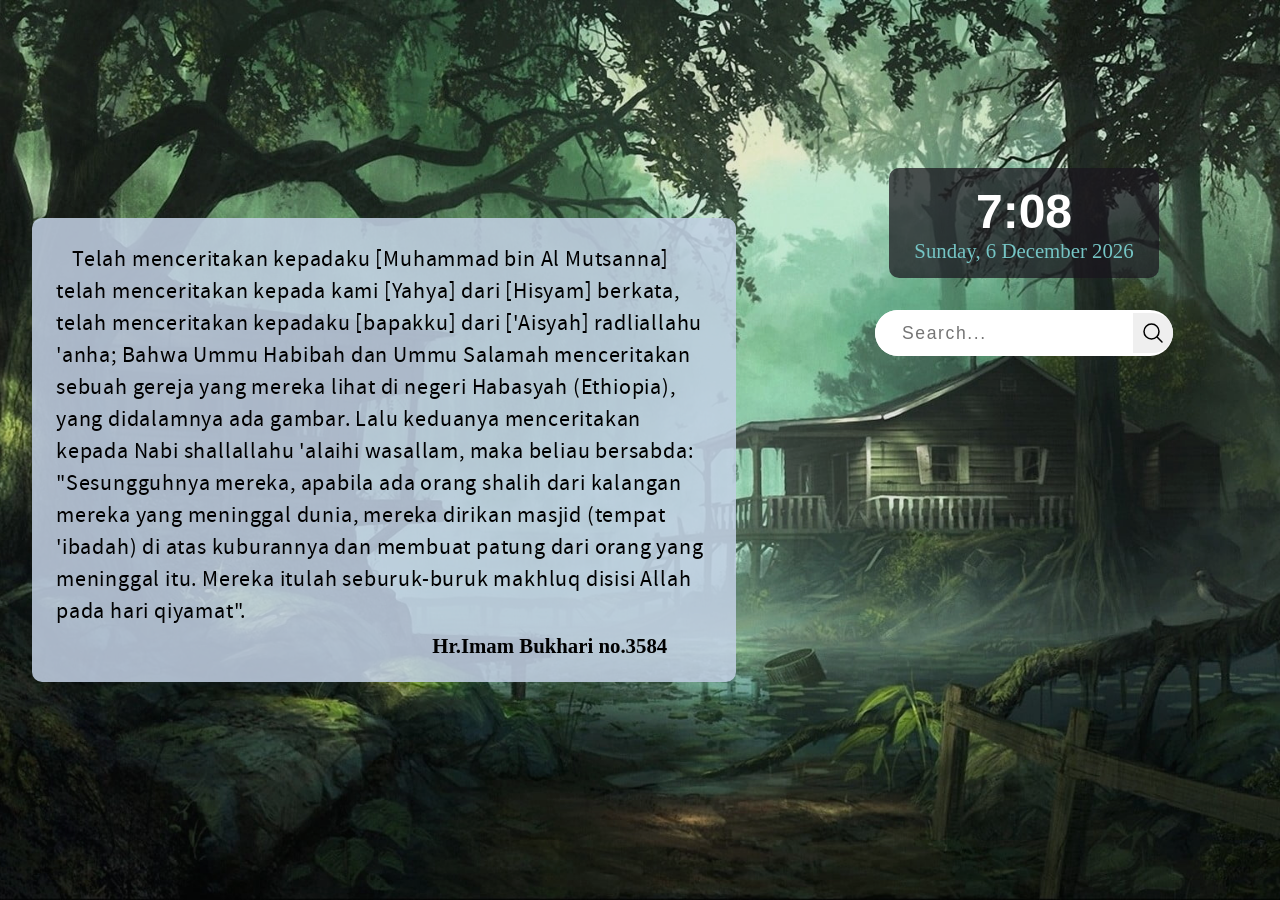
==== main.html @ 94305b17 "commit" ====
<!DOCTYPE html>
<html lang="en">

<head>
    <meta charset="UTF-8">
    <meta http-equiv="X-UA-Compatible" content="IE=edge">
    <meta name="viewport" content="width=device-width, initial-scale=1.0">
    <link rel="icon" type="image/x-icon" href="/icon/mosque.png">
    <link rel="stylesheet" href="script/style.css">
    <title>hallal search</title>
</head>

<body>
    <div class="main-container">
        <div class="right">
            <div class="right-container">
                <div class="time-container prevent-select">
                    <div class="time"></div>
                    <div class="date"></div>
                </div>
                <div class="search-container">
                    <input class="search" type="search" autofocus spellcheck="false" name="" placeholder="Search...">
                    <button type="submit" class="submitSearch prevent-select"><img
                            src="./icon/MagnifyingGlass.svg"></button>
                </div>
            </div>

        </div>

        <div class="left">
            <div class="left-container">
                <p class="hadist">lorem praesentium autem voluptatum temporibus.</p>
                <h4 class="imam">Hr.bukhori no.120</h4>
            </div>
        </div>

        <script src="script/hadis-loader.js"></script>
        <script src="script/script.js"></script>

    </div>
</body>

</html>
---- script/style.css ----
@font-face {
  font-family: sans-pro;
  src: url(/file/font/sourcesanspro-regular-webfont.woff2);
}

* {
  padding: 0;
  margin: 0;
  box-sizing: border-box;
}

.main-container {
  width: 100svw;
  height: 100svh;
  display: grid;
  grid-template-columns: 60% 40%;
  background-image: url("/file/1.jpg");
  background-position: center;
  background-size: cover;
  overflow: hidden;

  isolation: isolate;
}

.main-container::before {
  content: "";
  position: absolute;
  width: 100svw;
  height: 100svh;
  background-color: rgba(36, 39, 39, 0.212);
  opacity: 0.5;
  z-index: -1;
}

/* Css Hadist container */

.left {
  order: 1;
  display: grid;
  align-items: center;
  padding: 2em;
}

.left-container {
  background-color: rgba(194, 208, 228, 0.868);
  padding: 1.5em;
  border-radius: 10px;
  max-height: 90svh;
  overflow: scroll;
  -ms-overflow-style: none; /*Ie and Edge */
  scrollbar-width: none;
  box-shadow: 0 0 transparent;
}

.left-container::-webkit-scrollbar {
  display: none;
}
.left-container p {
  font-family: "sans-pro";
  letter-spacing: 0.8px;
  text-indent: 1rem;
  font-size: 1.4rem;
  line-height: 2rem;
  color: #000000;
}

.left-container h4 {
  font-size: 1.3rem;
  margin-top: 0.5rem;
  margin-right: 2.8rem;
  text-align: end;
}

/* Css Search bar container */

.right {
  order: 2;
  display: flex;
  flex-direction: column;
  text-align: center;
  padding: 1em;
}

.right-container {
  margin-top: 8em;
  padding: 1.5rem;
  border-radius: 1rem;
  display: flex;
  flex-direction: column;
  align-items: center;
}

/*Css Time container */
.time-container {
  background-color: rgba(26, 22, 30, 0.727);
  border-radius: 10px;
  padding: 1em;
  height: 110px;
  width: 270px;
}

.time {
  font-family: sans-serif;
  font-size: 3em;
  font-weight: 600;
  color: white;
}

.date {
  text-transform: capitalize;
  font-family: Georgia, "Times New Roman", Times, serif;
  font-weight: 500;
  font-size: 1.3rem;
  color: rgb(117, 197, 197);

}

/* Css Search container */
.search-container {
  display: flex;
  justify-content: center;
  align-items: center;
  margin-top: 2em;
  border-radius: 2rem;
  background-color: #ffffff;
}

.search-container input {
  line-height: 2.5rem;
  border-radius: 2rem 0 0 2rem;
  outline: none;
  padding-right: 0.5rem;
  padding-left: 1.5rem;
  font-size: 1.1rem;
  letter-spacing: 0.1rem;
  border: 3px solid transparent;
}

.submitSearch {
  height: 2.5rem;
  width: 2.5rem;
  border-radius: 0 2rem 2rem 0;
  color-scheme: rgb(56, 69, 239);
  border: none;
  padding: 0.5rem;
  z-index: 10;
}

.submitSearch:hover {
  background-color: rgb(196, 216, 216);
}
.submitSearch:hover img {
  scale: 130%;
}

@media screen and (width <= 800px) {
  .main-container {
    grid-template-columns: 1fr;
  }

  .left-container {
    order: 2;
    max-height: 50svh;
    margin-bottom: 1.5rem;
    overflow: scroll;
    -ms-overflow-style: none; /*Ie and Edge */
    scrollbar-width: none;
  }

  .left-container::-webkit-scrollbar {
    display: none; /* Safari and Chrome */
  }

  .right {
    margin-top: -5em;
    order: 1;
  }
}

@media screen and (width <= 580px) {
  .main-container {
    display: flex;
    justify-content: center;
  }

  .left {
    display: none;
  }
}

.prevent-select {
  -webkit-user-select: none; /* Safari */
  -ms-user-select: none; /* IE 10 and IE 11 */
  user-select: none; /* Standard syntax */
}
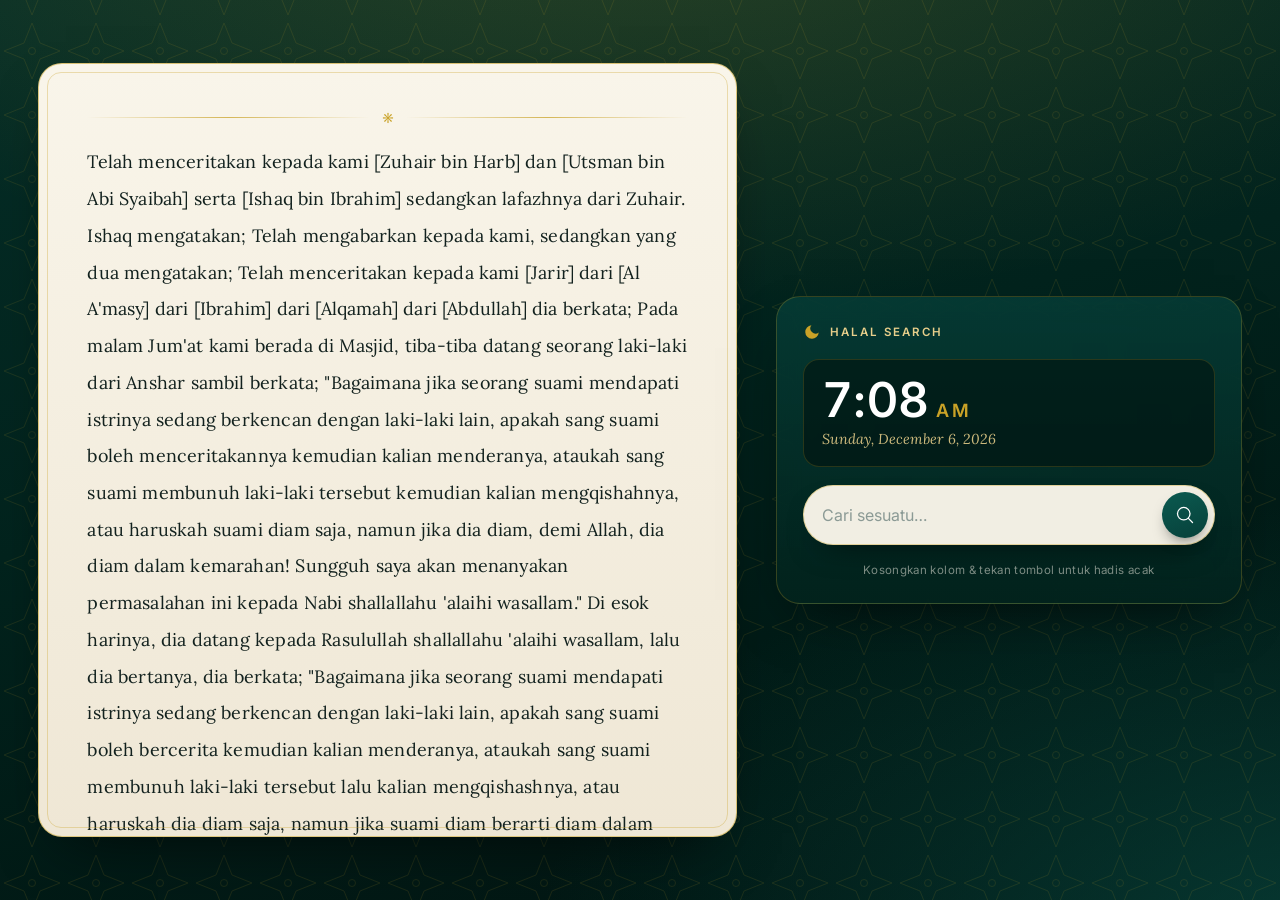
==== commit 10c937bf: "redesign for mobile and dekstop" ====
--- a/main.html
+++ b/main.html
@@ -4,40 +4,80 @@
 <head>
     <meta charset="UTF-8">
     <meta http-equiv="X-UA-Compatible" content="IE=edge">
-    <meta name="viewport" content="width=device-width, initial-scale=1.0">
+    <meta name="viewport" content="width=device-width, initial-scale=1.0, viewport-fit=cover">
+    <meta name="theme-color" content="#02231d">
+    <meta name="description" content="Halal Search — pencarian & hadis pilihan">
     <link rel="icon" type="image/x-icon" href="/icon/mosque.png">
+    <link rel="preconnect" href="https://fonts.googleapis.com">
+    <link rel="preconnect" href="https://fonts.gstatic.com" crossorigin>
+    <link rel="stylesheet"
+        href="https://fonts.googleapis.com/css2?family=Amiri:wght@400;700&family=Inter:wght@400;500;600&family=Lora:wght@400;500&display=swap">
     <link rel="stylesheet" href="script/style.css">
-    <title>hallal search</title>
+    <title>Halal Search</title>
 </head>
 
 <body>
     <div class="main-container">
-        <div class="right">
-            <div class="right-container">
-                <div class="time-container prevent-select">
-                    <div class="time"></div>
-                    <div class="date"></div>
+        <div class="layout">
+
+            <!-- ==================== HADIS ==================== -->
+            <section class="left" aria-label="Hadis">
+                <div class="left-container">
+                    <div class="hadith-scroll">
+                        <div class="hadith-body">
+                            <div class="ornament" aria-hidden="true">
+                                <span class="line"></span>
+                                <span class="rub">۞</span>
+                                <span class="line"></span>
+                            </div>
+
+                            <p class="hadist">Memuat hadis…</p>
+
+                            <div class="imam-row">
+                                <h4 class="imam">—</h4>
+                            </div>
+                        </div>
+                    </div>
                 </div>
-                <div class="search-container">
-                    <input class="search" type="search" autofocus spellcheck="false" name="" placeholder="Search...">
-                    <button type="submit" class="submitSearch prevent-select"><img
-                            src="./icon/MagnifyingGlass.svg"></button>
+            </section>
+
+            <!-- ==================== CLOCK + SEARCH ==================== -->
+            <section class="right">
+                <div class="right-container">
+
+                    <div class="brand">
+                        <svg class="brand-icon" viewBox="0 0 24 24" aria-hidden="true">
+                            <path d="M21 12.79A9 9 0 1 1 11.21 3a7 7 0 0 0 9.79 9.79z" fill="currentColor" />
+                        </svg>
+                        <span>Halal Search</span>
+                    </div>
+
+                    <div class="time-container prevent-select">
+                        <div class="time" data-period=""></div>
+                        <div class="date">
+                            <span class="date-long"></span>
+                            <span class="date-short"></span>
+                        </div>
+                    </div>
+
+                    <div class="search-container">
+                        <input class="search" type="search" spellcheck="false" placeholder="Cari sesuatu…"
+                            aria-label="Search" enterkeyhint="search" autocomplete="off">
+                        <button type="button" class="submitSearch prevent-select" aria-label="Cari / Hadis acak">
+                            <img src="./icon/MagnifyingGlass.svg" alt="">
+                        </button>
+                    </div>
+
+                    <p class="hint">Kosongkan kolom &amp; tekan tombol untuk hadis acak</p>
+
                 </div>
-            </div>
+            </section>
 
         </div>
+    </div>
 
-        <div class="left">
-            <div class="left-container">
-                <p class="hadist">lorem praesentium autem voluptatum temporibus.</p>
-                <h4 class="imam">Hr.bukhori no.120</h4>
-            </div>
-        </div>
-
-        <script src="script/hadis-loader.js"></script>
-        <script src="script/script.js"></script>
-
-    </div>
+    <script src="script/hadis-loader.js"></script>
+    <script src="script/script.js"></script>
 </body>
 
 </html>
--- a/script/style.css
+++ b/script/style.css
@@ -1,195 +1,458 @@
-@font-face {
-  font-family: sans-pro;
-  src: url(/file/font/sourcesanspro-regular-webfont.woff2);
-}
-
-* {
-  padding: 0;
-  margin: 0;
-  box-sizing: border-box;
-}
+/* ============================================================
+   HALAL SEARCH — Islamic-inspired, responsive UI
+   Mobile-first · comfortable reading · warm cultural palette
+   ============================================================ */
+
+:root {
+  --deep: #02231d;
+  --deep-2: #01120f;
+  --emerald: #06403a;
+  --emerald-soft: #0b5a50;
+  --gold: #c9a227;
+  --gold-2: #e8cf8b;
+  --cream: #f9f5ea;
+  --cream-2: #efe7d5;
+  --ink: #12211e;
+  --ink-soft: #4a5a55;
+
+  --font-ui: 'Inter', system-ui, -apple-system, 'Segoe UI', sans-serif;
+  --font-read: 'Lora', Georgia, 'Times New Roman', serif;
+  --font-ar: 'Amiri', 'Times New Roman', serif;
+
+  --r-lg: 24px;
+  --r-md: 16px;
+  --r-pill: 999px;
+
+  --shadow-card: 0 24px 60px -28px rgba(0, 0, 0, .75);
+  --shadow-soft: 0 14px 34px -20px rgba(0, 0, 0, .9);
+}
+
+*, *::before, *::after { box-sizing: border-box; margin: 0; padding: 0; }
+
+html, body { height: 100%; }
+
+body {
+  font-family: var(--font-ui);
+  background: var(--deep-2);
+  color: var(--cream);
+  -webkit-font-smoothing: antialiased;
+  -webkit-tap-highlight-color: transparent;
+  text-rendering: optimizeLegibility;
+}
+
+/* ---------- Background ---------- */
 
 .main-container {
-  width: 100svw;
-  height: 100svh;
-  display: grid;
-  grid-template-columns: 60% 40%;
-  background-image: url("/file/1.jpg");
-  background-position: center;
-  background-size: cover;
+  position: relative;
+  isolation: isolate;
+  width: 100%;
+  min-height: 100dvh;
+  display: flex;
+  justify-content: center;
   overflow: hidden;
-
-  isolation: isolate;
-}
-
+  background:
+    radial-gradient(120% 80% at 50% -15%, rgba(201, 162, 39, .20), transparent 62%),
+    radial-gradient(90% 70% at 105% 105%, rgba(11, 90, 80, .55), transparent 70%),
+    linear-gradient(165deg, #052e27 0%, #02231d 45%, #01120f 100%);
+}
+
+/* subtle geometric star lattice */
 .main-container::before {
   content: "";
   position: absolute;
-  width: 100svw;
-  height: 100svh;
-  background-color: rgba(36, 39, 39, 0.212);
-  opacity: 0.5;
+  inset: -5%;
   z-index: -1;
-}
-
-/* Css Hadist container */
+  opacity: .14;
+  pointer-events: none;
+  background-image: url("data:image/svg+xml,%3Csvg%20xmlns='http://www.w3.org/2000/svg'%20width='64'%20height='64'%20viewBox='0%200%2064%2064'%3E%3Cg%20fill='none'%20stroke='%23c9a227'%20stroke-width='0.9'%3E%3Cpath%20d='M32%204l8%2020%2020%208-20%208-8%2020-8-20-20-8%2020-8z'/%3E%3Ccircle%20cx='32'%20cy='32'%20r='3.5'/%3E%3C/g%3E%3C/svg%3E");
+  background-size: 64px 64px;
+}
+
+/* ---------- Layout shell ---------- */
+
+.layout {
+  width: 100%;
+  max-width: 1280px;
+  height: 100vh;
+  height: 100dvh;
+  display: flex;
+  flex-direction: column;
+  gap: 14px;
+  padding:
+    max(14px, env(safe-area-inset-top))
+    max(14px, env(safe-area-inset-right))
+    max(14px, env(safe-area-inset-bottom))
+    max(14px, env(safe-area-inset-left));
+}
+
+/* ============================================================
+   RIGHT  —  brand · clock · search
+   ============================================================ */
+
+.right {
+  order: 1;
+  flex: 0 0 auto;
+}
+
+.right-container {
+  display: flex;
+  flex-direction: column;
+  gap: 12px;
+  padding: 16px;
+  border-radius: var(--r-lg);
+  background: linear-gradient(180deg, rgba(6, 64, 58, .74), rgba(2, 35, 29, .86));
+  border: 1px solid rgba(201, 162, 39, .26);
+  box-shadow: var(--shadow-card);
+  -webkit-backdrop-filter: blur(14px);
+  backdrop-filter: blur(14px);
+}
+
+/* brand */
+.brand {
+  display: flex;
+  align-items: center;
+  gap: 9px;
+  font-size: .72rem;
+  font-weight: 600;
+  letter-spacing: .18em;
+  text-transform: uppercase;
+  color: var(--gold-2);
+}
+
+.brand-icon { width: 18px; height: 18px; color: var(--gold); flex: none; }
+
+/* clock */
+.time-container {
+  display: flex;
+  align-items: center;
+  justify-content: space-between;
+  gap: 14px;
+  padding: 12px 16px;
+  border-radius: var(--r-md);
+  background: rgba(1, 18, 15, .58);
+  border: 1px solid rgba(201, 162, 39, .20);
+}
+
+.time {
+  display: inline-flex;
+  align-items: baseline;
+  gap: .14em;
+  font-weight: 600;
+  font-size: clamp(1.6rem, 7vw, 2.35rem);
+  line-height: 1;
+  letter-spacing: .01em;
+  color: #fff;
+  font-variant-numeric: tabular-nums;
+}
+
+.time-period {
+  font-size: .38em;
+  font-weight: 600;
+  letter-spacing: .14em;
+  color: var(--gold);
+}
+
+.date {
+  flex: 1 1 auto;
+  text-align: right;
+  font-family: var(--font-read);
+  font-style: italic;
+  font-size: .82rem;
+  line-height: 1.35;
+  color: rgba(232, 207, 139, .88);
+}
+
+.date-short { display: block; }
+.date-long  { display: none; }
+
+/* search */
+.search-container {
+  display: flex;
+  align-items: center;
+  gap: 8px;
+  padding: 6px 6px 6px 18px;
+  border-radius: var(--r-pill);
+  background: rgba(249, 245, 234, .97);
+  border: 1px solid rgba(201, 162, 39, .38);
+  box-shadow: var(--shadow-soft);
+  transition: box-shadow .25s ease, border-color .25s ease;
+}
+
+.search-container:focus-within {
+  border-color: var(--gold);
+  box-shadow: 0 0 0 4px rgba(201, 162, 39, .22), var(--shadow-soft);
+}
+
+.search {
+  flex: 1 1 auto;
+  min-width: 0;
+  border: none;
+  outline: none;
+  background: transparent;
+  font-family: var(--font-ui);
+  font-size: 1rem;
+  color: var(--ink);
+  padding: 12px 0;
+  -webkit-appearance: none;
+  appearance: none;
+}
+
+.search::placeholder { color: #8b9a95; }
+.search::-webkit-search-cancel-button { -webkit-appearance: none; }
+
+.submitSearch {
+  flex: none;
+  display: grid;
+  place-items: center;
+  width: 46px;
+  height: 46px;
+  border: none;
+  border-radius: 50%;
+  background: linear-gradient(160deg, var(--emerald-soft), var(--emerald));
+  box-shadow: 0 8px 18px -10px rgba(0, 0, 0, .95);
+  cursor: pointer;
+  transition: transform .2s ease, background .25s ease;
+}
+
+.submitSearch img {
+  width: 20px;
+  height: 20px;
+  filter: brightness(0) invert(1);       /* force white icon */
+  transition: transform .2s ease, filter .2s ease;
+}
+
+.submitSearch:hover  { background: linear-gradient(160deg, var(--gold-2), var(--gold)); }
+.submitSearch:hover img { transform: scale(1.12); filter: brightness(0); }
+.submitSearch:active { transform: scale(.94); }
+
+.submitSearch:focus-visible {
+  outline: 3px solid var(--gold);
+  outline-offset: 2px;
+}
+
+.hint {
+  text-align: center;
+  font-size: .72rem;
+  letter-spacing: .03em;
+  color: rgba(249, 245, 234, .5);
+}
+
+/* ============================================================
+   LEFT  —  hadith card
+   ============================================================ */
 
 .left {
-  order: 1;
-  display: grid;
+  order: 2;
+  flex: 1 1 auto;
+  min-height: 0;
+  display: flex;
+}
+
+.left-container {
+  position: relative;
+  flex: 1 1 auto;
+  min-height: 0;
+  display: flex;
+  border-radius: var(--r-lg);
+  background: linear-gradient(180deg, var(--cream) 0%, var(--cream-2) 100%);
+  border: 1px solid rgba(201, 162, 39, .55);
+  box-shadow: var(--shadow-card);
+  overflow: hidden;
+  transition: box-shadow .3s ease;
+}
+
+/* inner gold frame */
+.left-container::before {
+  content: "";
+  position: absolute;
+  inset: 8px;
+  border: 1px solid rgba(201, 162, 39, .32);
+  border-radius: calc(var(--r-lg) - 10px);
+  pointer-events: none;
+  z-index: 2;
+}
+
+.left-container.glow {
+  box-shadow: 0 0 0 3px rgba(201, 162, 39, .5), var(--shadow-card);
+}
+
+.hadith-scroll {
+  flex: 1 1 auto;
+  min-height: 0;
+  display: flex;
+  flex-direction: column;
+  overflow-y: auto;
+  overscroll-behavior: contain;
+  -webkit-overflow-scrolling: touch;
+  padding: 30px 24px 24px;
+  scrollbar-width: thin;
+  scrollbar-color: rgba(201, 162, 39, .55) transparent;
+}
+
+.hadith-scroll::-webkit-scrollbar { width: 8px; }
+.hadith-scroll::-webkit-scrollbar-track { background: transparent; }
+.hadith-scroll::-webkit-scrollbar-thumb {
+  background: rgba(201, 162, 39, .45);
+  border-radius: 99px;
+}
+.hadith-scroll::-webkit-scrollbar-thumb:hover { background: rgba(201, 162, 39, .7); }
+
+.hadith-body {
+  flex: 1 1 auto;
+  display: flex;
+  flex-direction: column;
+  gap: 18px;
+  transition: opacity .4s ease, transform .4s ease;
+}
+
+.hadith-body.is-fading {
+  opacity: 0;
+  transform: translateY(10px);
+}
+
+/* ornament divider */
+.ornament {
+  display: flex;
   align-items: center;
-  padding: 2em;
-}
-
-.left-container {
-  background-color: rgba(194, 208, 228, 0.868);
-  padding: 1.5em;
-  border-radius: 10px;
-  max-height: 90svh;
-  overflow: scroll;
-  -ms-overflow-style: none; /*Ie and Edge */
-  scrollbar-width: none;
-  box-shadow: 0 0 transparent;
-}
-
-.left-container::-webkit-scrollbar {
-  display: none;
-}
-.left-container p {
-  font-family: "sans-pro";
-  letter-spacing: 0.8px;
-  text-indent: 1rem;
-  font-size: 1.4rem;
-  line-height: 2rem;
-  color: #000000;
-}
-
-.left-container h4 {
-  font-size: 1.3rem;
-  margin-top: 0.5rem;
-  margin-right: 2.8rem;
-  text-align: end;
-}
-
-/* Css Search bar container */
-
-.right {
-  order: 2;
-  display: flex;
-  flex-direction: column;
-  text-align: center;
-  padding: 1em;
-}
-
-.right-container {
-  margin-top: 8em;
-  padding: 1.5rem;
-  border-radius: 1rem;
-  display: flex;
-  flex-direction: column;
-  align-items: center;
-}
-
-/*Css Time container */
-.time-container {
-  background-color: rgba(26, 22, 30, 0.727);
-  border-radius: 10px;
-  padding: 1em;
-  height: 110px;
-  width: 270px;
-}
-
-.time {
-  font-family: sans-serif;
-  font-size: 3em;
+  gap: 12px;
+  color: var(--gold);
+}
+
+.ornament .line {
+  flex: 1;
+  height: 1px;
+  background: linear-gradient(90deg, transparent, rgba(201, 162, 39, .75), transparent);
+}
+
+.ornament .rub {
+  font-family: var(--font-ar);
+  font-size: 1.15rem;
+  line-height: 1;
+}
+
+/* hadith text */
+.hadist {
+  font-family: var(--font-read);
+  font-size: clamp(1.02rem, 2.4vw, 1.24rem);
+  line-height: 1.95;
+  letter-spacing: .01em;
+  color: var(--ink);
+  text-align: left;
+  text-wrap: pretty;
+  overflow-wrap: anywhere;
+}
+
+/* attribution */
+.imam-row {
+  margin-top: auto;
+  padding-top: 18px;
+  border-top: 1px dashed rgba(201, 162, 39, .5);
+  display: flex;
+  justify-content: flex-end;
+}
+
+.imam {
+  position: relative;
+  font-family: var(--font-ui);
+  font-size: .84rem;
   font-weight: 600;
-  color: white;
-}
-
-.date {
-  text-transform: capitalize;
-  font-family: Georgia, "Times New Roman", Times, serif;
-  font-weight: 500;
-  font-size: 1.3rem;
-  color: rgb(117, 197, 197);
-
-}
-
-/* Css Search container */
-.search-container {
-  display: flex;
-  justify-content: center;
-  align-items: center;
-  margin-top: 2em;
-  border-radius: 2rem;
-  background-color: #ffffff;
-}
-
-.search-container input {
-  line-height: 2.5rem;
-  border-radius: 2rem 0 0 2rem;
-  outline: none;
-  padding-right: 0.5rem;
-  padding-left: 1.5rem;
-  font-size: 1.1rem;
-  letter-spacing: 0.1rem;
-  border: 3px solid transparent;
-}
-
-.submitSearch {
-  height: 2.5rem;
-  width: 2.5rem;
-  border-radius: 0 2rem 2rem 0;
-  color-scheme: rgb(56, 69, 239);
-  border: none;
-  padding: 0.5rem;
-  z-index: 10;
-}
-
-.submitSearch:hover {
-  background-color: rgb(196, 216, 216);
-}
-.submitSearch:hover img {
-  scale: 130%;
-}
-
-@media screen and (width <= 800px) {
-  .main-container {
-    grid-template-columns: 1fr;
+  letter-spacing: .04em;
+  color: var(--emerald-soft);
+  text-align: right;
+}
+
+.imam::before {
+  content: "";
+  display: inline-block;
+  width: 6px;
+  height: 6px;
+  margin-right: 8px;
+  border-radius: 50%;
+  background: var(--gold);
+  vertical-align: middle;
+}
+
+/* ============================================================
+   RESPONSIVE
+   ============================================================ */
+
+/* --- Tablet / desktop: two columns --- */
+@media (min-width: 900px) {
+  .layout {
+    display: grid;
+    grid-template-columns: minmax(0, 1.2fr) minmax(340px, .8fr);
+    align-items: center;
+    gap: clamp(20px, 3vw, 46px);
+    padding: clamp(22px, 3vw, 42px);
   }
 
-  .left-container {
-    order: 2;
-    max-height: 50svh;
-    margin-bottom: 1.5rem;
-    overflow: scroll;
-    -ms-overflow-style: none; /*Ie and Edge */
-    scrollbar-width: none;
+  .left  { order: 1; height: 100%; align-items: center; }
+  .right { order: 2; }
+
+  .left-container { max-height: min(86dvh, 780px); }
+
+  .right-container { gap: 18px; padding: 26px; }
+
+  .time-container {
+    flex-direction: column;
+    align-items: flex-start;
+    gap: 6px;
+    padding: 16px 18px;
   }
 
-  .left-container::-webkit-scrollbar {
-    display: none; /* Safari and Chrome */
+  .time { font-size: clamp(2.2rem, 4vw, 3rem); }
+
+  .date { text-align: left; font-size: .9rem; }
+  .date-long  { display: block; }
+  .date-short { display: none; }
+
+  .hadith-scroll { padding: 44px 48px 36px; }
+  .hadist { font-size: clamp(1.12rem, 1.35vw, 1.35rem); line-height: 2.05; }
+}
+
+/* --- Small phones --- */
+@media (max-width: 400px) {
+  .layout { gap: 10px; padding: 10px; }
+  .right-container { padding: 13px; gap: 10px; }
+  .time-container { padding: 10px 13px; }
+  .hadith-scroll { padding: 24px 18px 20px; }
+  .search-container { padding-left: 15px; }
+  .submitSearch { width: 42px; height: 42px; }
+  .submitSearch img { width: 18px; height: 18px; }
+}
+
+/* --- Landscape phones (short screens) --- */
+@media (orientation: landscape) and (max-height: 560px) {
+  .layout {
+    display: grid;
+    grid-template-columns: minmax(0, 1.1fr) minmax(0, .9fr);
+    align-items: center;
+    gap: 14px;
+    padding: 12px;
   }
 
-  .right {
-    margin-top: -5em;
-    order: 1;
+  .left  { order: 1; height: 100%; align-items: center; }
+  .right { order: 2; }
+
+  .brand, .hint { display: none; }
+  .right-container { padding: 14px; gap: 10px; }
+  .time-container { padding: 10px 14px; }
+  .time { font-size: 1.5rem; }
+  .date { font-size: .75rem; }
+  .hadith-scroll { padding: 22px 22px 18px; }
+  .left-container { max-height: calc(100dvh - 24px); }
+}
+
+/* --- Accessibility --- */
+@media (prefers-reduced-motion: reduce) {
+  *, *::before, *::after {
+    animation-duration: .01ms !important;
+    transition-duration: .01ms !important;
   }
 }
 
-@media screen and (width <= 580px) {
-  .main-container {
-    display: flex;
-    justify-content: center;
-  }
-
-  .left {
-    display: none;
-  }
-}
-
 .prevent-select {
-  -webkit-user-select: none; /* Safari */
-  -ms-user-select: none; /* IE 10 and IE 11 */
-  user-select: none; /* Standard syntax */
-}
+  -webkit-user-select: none;
+  -ms-user-select: none;
+  user-select: none;
+}
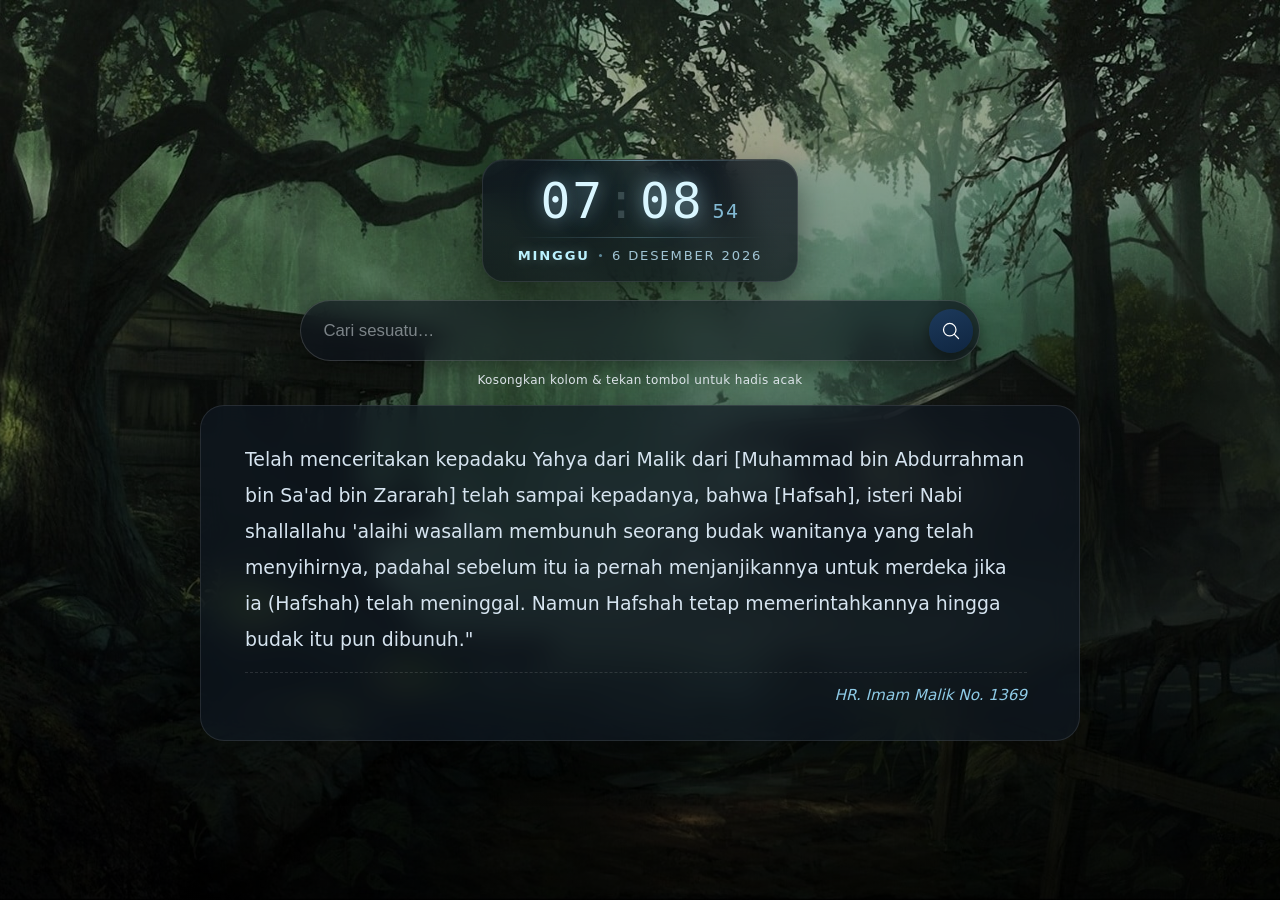
==== commit fd5cb082: "re design. remove unused file" ====
--- a/main.html
+++ b/main.html
@@ -2,82 +2,73 @@
 <html lang="en">
 
 <head>
-    <meta charset="UTF-8">
-    <meta http-equiv="X-UA-Compatible" content="IE=edge">
-    <meta name="viewport" content="width=device-width, initial-scale=1.0, viewport-fit=cover">
-    <meta name="theme-color" content="#02231d">
-    <meta name="description" content="Halal Search — pencarian & hadis pilihan">
-    <link rel="icon" type="image/x-icon" href="/icon/mosque.png">
-    <link rel="preconnect" href="https://fonts.googleapis.com">
-    <link rel="preconnect" href="https://fonts.gstatic.com" crossorigin>
-    <link rel="stylesheet"
-        href="https://fonts.googleapis.com/css2?family=Amiri:wght@400;700&family=Inter:wght@400;500;600&family=Lora:wght@400;500&display=swap">
-    <link rel="stylesheet" href="script/style.css">
-    <title>Halal Search</title>
+  <meta charset="UTF-8">
+  <meta http-equiv="X-UA-Compatible" content="IE=edge">
+  <meta name="viewport" content="width=device-width, initial-scale=1.0, viewport-fit=cover">
+  <meta name="theme-color" content="#0b0f14">
+  <meta name="description" content="Halal Search — pencarian & hadis pilihan">
+  <link rel="icon" type="image/x-icon" href="/icon/mosque.png">
+  <link rel="stylesheet" href="script/style.css">
+  <title>Halal Search</title>
 </head>
 
 <body>
-    <div class="main-container">
-        <div class="layout">
+  <div class="main-container">
+    <div class="hero">
 
-            <!-- ==================== HADIS ==================== -->
-            <section class="left" aria-label="Hadis">
-                <div class="left-container">
-                    <div class="hadith-scroll">
-                        <div class="hadith-body">
-                            <div class="ornament" aria-hidden="true">
-                                <span class="line"></span>
-                                <span class="rub">۞</span>
-                                <span class="line"></span>
-                            </div>
+      <!-- ============ Clock ============ -->
+      <div class="clock">
+        <div class="clock-display">
+          <span class="clock-time">
+            <span id="clockHour">--</span><span class="clock-colon" id="clockColon" aria-hidden="true">:</span><span id="clockMinute">--</span>
+          </span>
+          <span class="clock-seconds" id="clockSeconds">--</span>
+        </div>
 
-                            <p class="hadist">Memuat hadis…</p>
+        <span class="clock-rule" aria-hidden="true"></span>
 
-                            <div class="imam-row">
-                                <h4 class="imam">—</h4>
-                            </div>
-                        </div>
-                    </div>
-                </div>
-            </section>
+        <div class="clock-date">
+          <span class="clock-day" id="clockDay">—</span>
+          <span class="clock-divider" aria-hidden="true"></span>
+          <span class="clock-full" id="clockDate">—</span>
+        </div>
+      </div>
 
-            <!-- ==================== CLOCK + SEARCH ==================== -->
-            <section class="right">
-                <div class="right-container">
+      <!-- ============ Search ============ -->
+      <div class="search">
+        <input
+          class="search-input"
+          type="search"
+          spellcheck="false"
+          placeholder="Cari sesuatu…"
+          enterkeyhint="search"
+          autocomplete="off"
+          aria-label="Kotak pencarian">
+        <button
+          type="button"
+          class="search-submit prevent-select"
+          aria-label="Cari / Hadis acak">
+          <img src="./icon/MagnifyingGlass.svg" alt="">
+        </button>
+      </div>
 
-                    <div class="brand">
-                        <svg class="brand-icon" viewBox="0 0 24 24" aria-hidden="true">
-                            <path d="M21 12.79A9 9 0 1 1 11.21 3a7 7 0 0 0 9.79 9.79z" fill="currentColor" />
-                        </svg>
-                        <span>Halal Search</span>
-                    </div>
+      <p class="search-hint">Kosongkan kolom &amp; tekan tombol untuk hadis acak</p>
 
-                    <div class="time-container prevent-select">
-                        <div class="time" data-period=""></div>
-                        <div class="date">
-                            <span class="date-long"></span>
-                            <span class="date-short"></span>
-                        </div>
-                    </div>
+      <!-- ============ Hadith ============ -->
+      <div class="quotes">
+        <div class="quote-card">
+          <div class="quote-scroll">
+            <p class="quote-text" id="hadithText">Memuat hadis…</p>
+            <p class="quote-character" id="hadithRef">—</p>
+          </div>
+        </div>
+      </div>
 
-                    <div class="search-container">
-                        <input class="search" type="search" spellcheck="false" placeholder="Cari sesuatu…"
-                            aria-label="Search" enterkeyhint="search" autocomplete="off">
-                        <button type="button" class="submitSearch prevent-select" aria-label="Cari / Hadis acak">
-                            <img src="./icon/MagnifyingGlass.svg" alt="">
-                        </button>
-                    </div>
+    </div>
+  </div>
 
-                    <p class="hint">Kosongkan kolom &amp; tekan tombol untuk hadis acak</p>
-
-                </div>
-            </section>
-
-        </div>
-    </div>
-
-    <script src="script/hadis-loader.js"></script>
-    <script src="script/script.js"></script>
+  <script src="script/hadis-loader.js"></script>
+  <script src="script/script.js"></script>
 </body>
 
 </html>
--- a/script/style.css
+++ b/script/style.css
@@ -1,449 +1,495 @@
-/* ============================================================
-   HALAL SEARCH — Islamic-inspired, responsive UI
-   Mobile-first · comfortable reading · warm cultural palette
-   ============================================================ */
-
-:root {
-  --deep: #02231d;
-  --deep-2: #01120f;
-  --emerald: #06403a;
-  --emerald-soft: #0b5a50;
-  --gold: #c9a227;
-  --gold-2: #e8cf8b;
-  --cream: #f9f5ea;
-  --cream-2: #efe7d5;
-  --ink: #12211e;
-  --ink-soft: #4a5a55;
-
-  --font-ui: 'Inter', system-ui, -apple-system, 'Segoe UI', sans-serif;
-  --font-read: 'Lora', Georgia, 'Times New Roman', serif;
-  --font-ar: 'Amiri', 'Times New Roman', serif;
-
-  --r-lg: 24px;
-  --r-md: 16px;
-  --r-pill: 999px;
-
-  --shadow-card: 0 24px 60px -28px rgba(0, 0, 0, .75);
-  --shadow-soft: 0 14px 34px -20px rgba(0, 0, 0, .9);
-}
-
-*, *::before, *::after { box-sizing: border-box; margin: 0; padding: 0; }
+@font-face {
+  font-family: 'digital';
+  src: url(DS-DIGII.TTF);
+  font-display: swap;
+}
+
+* {
+  margin: 0;
+  padding: 0;
+  box-sizing: border-box;
+}
 
 html, body { height: 100%; }
 
 body {
-  font-family: var(--font-ui);
-  background: var(--deep-2);
-  color: var(--cream);
+  font-family: system-ui, -apple-system, BlinkMacSystemFont, 'Segoe UI', Roboto, sans-serif;
+  background: #0b0f14;
+  color: #e6edf3;
+  overflow: hidden;
   -webkit-font-smoothing: antialiased;
   -webkit-tap-highlight-color: transparent;
-  text-rendering: optimizeLegibility;
-}
-
-/* ---------- Background ---------- */
+}
+
+/* ============================================================
+   CONTAINER
+   ============================================================ */
 
 .main-container {
   position: relative;
   isolation: isolate;
+  background-image: url(../file/1.jpg);
+  background-size: cover;
+  background-position: center;
+  background-repeat: no-repeat;
+  background-attachment: fixed;
+  height: 100dvh;
   width: 100%;
-  min-height: 100dvh;
-  display: flex;
-  justify-content: center;
-  overflow: hidden;
-  background:
-    radial-gradient(120% 80% at 50% -15%, rgba(201, 162, 39, .20), transparent 62%),
-    radial-gradient(90% 70% at 105% 105%, rgba(11, 90, 80, .55), transparent 70%),
-    linear-gradient(165deg, #052e27 0%, #02231d 45%, #01120f 100%);
-}
-
-/* subtle geometric star lattice */
-.main-container::before {
-  content: "";
-  position: absolute;
-  inset: -5%;
-  z-index: -1;
-  opacity: .14;
-  pointer-events: none;
-  background-image: url("data:image/svg+xml,%3Csvg%20xmlns='http://www.w3.org/2000/svg'%20width='64'%20height='64'%20viewBox='0%200%2064%2064'%3E%3Cg%20fill='none'%20stroke='%23c9a227'%20stroke-width='0.9'%3E%3Cpath%20d='M32%204l8%2020%2020%208-20%208-8%2020-8-20-20-8%2020-8z'/%3E%3Ccircle%20cx='32'%20cy='32'%20r='3.5'/%3E%3C/g%3E%3C/svg%3E");
-  background-size: 64px 64px;
-}
-
-/* ---------- Layout shell ---------- */
-
-.layout {
-  width: 100%;
-  max-width: 1280px;
-  height: 100vh;
-  height: 100dvh;
   display: flex;
   flex-direction: column;
-  gap: 14px;
+  align-items: center;
+  justify-content: center;
   padding:
-    max(14px, env(safe-area-inset-top))
-    max(14px, env(safe-area-inset-right))
-    max(14px, env(safe-area-inset-bottom))
-    max(14px, env(safe-area-inset-left));
-}
-
-/* ============================================================
-   RIGHT  —  brand · clock · search
-   ============================================================ */
-
-.right {
-  order: 1;
-  flex: 0 0 auto;
-}
-
-.right-container {
+    max(1.5rem, env(safe-area-inset-top))
+    max(1.5rem, env(safe-area-inset-right))
+    max(1.5rem, env(safe-area-inset-bottom))
+    max(1.5rem, env(safe-area-inset-left));
+}
+
+.main-container::before {
+  content: '';
+  position: absolute;
+  inset: 0;
+  background: linear-gradient(180deg, rgba(0, 0, 0, .30), rgba(0, 0, 0, .72));
+  z-index: -1;
+  pointer-events: none;
+}
+
+.hero {
+  position: relative;
+  z-index: 1;
   display: flex;
   flex-direction: column;
-  gap: 12px;
-  padding: 16px;
-  border-radius: var(--r-lg);
-  background: linear-gradient(180deg, rgba(6, 64, 58, .74), rgba(2, 35, 29, .86));
-  border: 1px solid rgba(201, 162, 39, .26);
-  box-shadow: var(--shadow-card);
+  align-items: center;
+  gap: 1rem;
+  width: 100%;
+  max-width: 760px;
+  flex: 0 0 auto;
+}
+
+/* ============================================================
+   CLOCK — 24 jam · format Indonesia
+   ============================================================ */
+
+.clock {
+  position: relative;
+  display: inline-flex;
+  flex-direction: column;
+  align-items: center;
+  gap: .6rem;
+  padding: 1rem 1.9rem 1.05rem;
+  border-radius: 20px;
+  background: linear-gradient(180deg, rgba(15, 23, 32, .78), rgba(11, 17, 24, .70));
+  backdrop-filter: blur(14px);
   -webkit-backdrop-filter: blur(14px);
-  backdrop-filter: blur(14px);
-}
-
-/* brand */
-.brand {
+  border: 1px solid rgba(255, 255, 255, .10);
+  box-shadow:
+    0 16px 34px rgba(0, 0, 0, .45),
+    inset 0 1px 0 rgba(255, 255, 255, .05);
+  color: #bbf2ff;
+  flex: 0 0 auto;
+  overflow: hidden;
+}
+
+/* garis cahaya tipis di tepi atas */
+.clock::after {
+  content: '';
+  position: absolute;
+  top: 0;
+  left: 12%;
+  right: 12%;
+  height: 1px;
+  background: linear-gradient(90deg, transparent, rgba(142, 202, 230, .55), transparent);
+  pointer-events: none;
+}
+
+/* --- baris jam --- */
+
+.clock-display {
+  display: inline-flex;
+  align-items: baseline;
+  gap: .55rem;
+}
+
+.clock-time {
+  font-family: 'digital', monospace;
+  font-size: clamp(2.2rem, 7vw, 3.1rem);
+  line-height: 1;
+  letter-spacing: 2px;
+  color: #d9f6ff;
+  text-shadow:
+    0 0 18px rgba(187, 242, 255, .55),
+    0 0 42px rgba(76, 154, 255, .22);
+  font-variant-numeric: tabular-nums;
+}
+
+/* Titik dua: dikendalikan JS agar sinkron dengan detik */
+.clock-colon {
+  display: inline-block;
+  margin: 0 .04em;
+  opacity: 1;
+  transition: opacity .18s ease;
+}
+
+.clock-colon.is-dim {
+  opacity: .18;
+}
+
+.clock-seconds {
+  font-family: 'digital', monospace;
+  font-size: clamp(.95rem, 2.4vw, 1.25rem);
+  line-height: 1;
+  letter-spacing: 1.5px;
+  color: #8ecae6;
+  opacity: .9;
+  font-variant-numeric: tabular-nums;
+}
+
+/* --- pemisah --- */
+
+.clock-rule {
+  width: 100%;
+  height: 1px;
+  background: linear-gradient(90deg, transparent, rgba(142, 202, 230, .30), transparent);
+}
+
+/* --- baris tanggal --- */
+
+.clock-date {
+  display: inline-flex;
+  align-items: center;
+  justify-content: center;
+  gap: .6rem;
+  font-size: clamp(.72rem, 1.7vw, .82rem);
+  font-weight: 500;
+  letter-spacing: .14em;
+  text-transform: uppercase;
+  color: #a0c4d4;
+  white-space: nowrap;
+}
+
+.clock-day {
+  color: #bbf2ff;
+  font-weight: 600;
+  text-shadow: 0 0 12px rgba(187, 242, 255, .25);
+}
+
+.clock-divider {
+  width: 3px;
+  height: 3px;
+  border-radius: 50%;
+  background: rgba(142, 202, 230, .60);
+  flex: none;
+}
+
+/* ============================================================
+   SEARCH — pill input + circular submit button
+   ============================================================ */
+
+.search {
+  width: 100%;
+  max-width: 620px;
+  z-index: 1;
   display: flex;
   align-items: center;
-  gap: 9px;
-  font-size: .72rem;
-  font-weight: 600;
-  letter-spacing: .18em;
-  text-transform: uppercase;
-  color: var(--gold-2);
-}
-
-.brand-icon { width: 18px; height: 18px; color: var(--gold); flex: none; }
-
-/* clock */
-.time-container {
-  display: flex;
-  align-items: center;
-  justify-content: space-between;
-  gap: 14px;
-  padding: 12px 16px;
-  border-radius: var(--r-md);
-  background: rgba(1, 18, 15, .58);
-  border: 1px solid rgba(201, 162, 39, .20);
-}
-
-.time {
-  display: inline-flex;
-  align-items: baseline;
-  gap: .14em;
-  font-weight: 600;
-  font-size: clamp(1.6rem, 7vw, 2.35rem);
-  line-height: 1;
-  letter-spacing: .01em;
-  color: #fff;
-  font-variant-numeric: tabular-nums;
-}
-
-.time-period {
-  font-size: .38em;
-  font-weight: 600;
-  letter-spacing: .14em;
-  color: var(--gold);
-}
-
-.date {
-  flex: 1 1 auto;
-  text-align: right;
-  font-family: var(--font-read);
-  font-style: italic;
-  font-size: .82rem;
-  line-height: 1.35;
-  color: rgba(232, 207, 139, .88);
-}
-
-.date-short { display: block; }
-.date-long  { display: none; }
-
-/* search */
-.search-container {
-  display: flex;
-  align-items: center;
-  gap: 8px;
-  padding: 6px 6px 6px 18px;
-  border-radius: var(--r-pill);
-  background: rgba(249, 245, 234, .97);
-  border: 1px solid rgba(201, 162, 39, .38);
-  box-shadow: var(--shadow-soft);
-  transition: box-shadow .25s ease, border-color .25s ease;
-}
-
-.search-container:focus-within {
-  border-color: var(--gold);
-  box-shadow: 0 0 0 4px rgba(201, 162, 39, .22), var(--shadow-soft);
-}
-
-.search {
+  gap: .5rem;
+  padding: .35rem .35rem .35rem 1.4rem;
+  border-radius: 999px;
+  background: rgba(15, 23, 32, .60);
+  backdrop-filter: blur(12px);
+  -webkit-backdrop-filter: blur(12px);
+  border: 1px solid rgba(255, 255, 255, .15);
+  box-shadow: 0 8px 20px rgba(0, 0, 0, .30);
+  transition: border-color .2s ease, box-shadow .2s ease, background .2s ease;
+  flex: 0 0 auto;
+}
+
+.search:focus-within {
+  border-color: #4c9aff;
+  background: rgba(15, 23, 32, .85);
+  box-shadow:
+    0 0 0 4px rgba(76, 154, 255, .20),
+    0 8px 20px rgba(0, 0, 0, .40);
+}
+
+.search input {
   flex: 1 1 auto;
   min-width: 0;
   border: none;
   outline: none;
   background: transparent;
-  font-family: var(--font-ui);
-  font-size: 1rem;
-  color: var(--ink);
-  padding: 12px 0;
+  color: #e6edf3;
+  font-size: 1.05rem;
+  padding: .85rem 0;
   -webkit-appearance: none;
   appearance: none;
 }
 
-.search::placeholder { color: #8b9a95; }
-.search::-webkit-search-cancel-button { -webkit-appearance: none; }
-
-.submitSearch {
+.search input::placeholder {
+  color: rgba(230, 237, 243, .50);
+}
+
+.search input::-webkit-search-cancel-button { -webkit-appearance: none; }
+
+.search-submit {
   flex: none;
+  width: 44px;
+  height: 44px;
   display: grid;
   place-items: center;
-  width: 46px;
-  height: 46px;
   border: none;
   border-radius: 50%;
-  background: linear-gradient(160deg, var(--emerald-soft), var(--emerald));
-  box-shadow: 0 8px 18px -10px rgba(0, 0, 0, .95);
+  background: linear-gradient(160deg, #1d3a5c, #0f2540);
+  box-shadow: 0 6px 16px rgba(0, 0, 0, .45);
   cursor: pointer;
   transition: transform .2s ease, background .25s ease;
 }
 
-.submitSearch img {
+.search-submit img {
   width: 20px;
   height: 20px;
-  filter: brightness(0) invert(1);       /* force white icon */
+  filter: brightness(0) invert(1);
   transition: transform .2s ease, filter .2s ease;
 }
 
-.submitSearch:hover  { background: linear-gradient(160deg, var(--gold-2), var(--gold)); }
-.submitSearch:hover img { transform: scale(1.12); filter: brightness(0); }
-.submitSearch:active { transform: scale(.94); }
-
-.submitSearch:focus-visible {
-  outline: 3px solid var(--gold);
+.search-submit:hover {
+  background: linear-gradient(160deg, #4c9aff, #2c6fd1);
+}
+.search-submit:hover img { transform: scale(1.12); }
+
+.search-submit:active { transform: scale(.92); }
+
+.search-submit:focus-visible {
+  outline: 3px solid #4c9aff;
   outline-offset: 2px;
 }
 
-.hint {
+.search-hint {
   text-align: center;
-  font-size: .72rem;
+  font-size: .75rem;
   letter-spacing: .03em;
-  color: rgba(249, 245, 234, .5);
+  color: #e6edf3;
+  flex: 0 0 auto;
+  margin-top: -.35rem;
 }
 
 /* ============================================================
-   LEFT  —  hadith card
+   QUOTE CARD (hadith)
    ============================================================ */
 
-.left {
-  order: 2;
-  flex: 1 1 auto;
-  min-height: 0;
+.quotes {
+  position: relative;
+  z-index: 1;
+  width: 100%;
+  max-width: 760px;
   display: flex;
-}
-
-.left-container {
+  justify-content: center;
+  flex: 0 0 auto;
+}
+
+.quote-card {
   position: relative;
-  flex: 1 1 auto;
-  min-height: 0;
-  display: flex;
-  border-radius: var(--r-lg);
-  background: linear-gradient(180deg, var(--cream) 0%, var(--cream-2) 100%);
-  border: 1px solid rgba(201, 162, 39, .55);
-  box-shadow: var(--shadow-card);
-  overflow: hidden;
-  transition: box-shadow .3s ease;
-}
-
-/* inner gold frame */
-.left-container::before {
-  content: "";
-  position: absolute;
-  inset: 8px;
-  border: 1px solid rgba(201, 162, 39, .32);
-  border-radius: calc(var(--r-lg) - 10px);
-  pointer-events: none;
-  z-index: 2;
-}
-
-.left-container.glow {
-  box-shadow: 0 0 0 3px rgba(201, 162, 39, .5), var(--shadow-card);
-}
-
-.hadith-scroll {
-  flex: 1 1 auto;
-  min-height: 0;
+  width: 100%;
   display: flex;
   flex-direction: column;
+  background: rgba(15, 23, 32, .72);
+  backdrop-filter: blur(14px);
+  -webkit-backdrop-filter: blur(14px);
+  border: 1px solid rgba(255, 255, 255, .10);
+  border-radius: 22px;
+  padding: 1.75rem 2rem;
+  box-shadow: 0 20px 40px rgba(0, 0, 0, .45);
+  color: #e6edf3;
+  overflow: hidden;
+  transition: opacity .3s ease, transform .3s ease;
+  max-height: min(70dvh, 720px);
+}
+
+.quote-card.is-fading {
+  opacity: 0;
+  transform: translateY(8px);
+}
+
+.quote-scroll {
+  min-height: 0;
   overflow-y: auto;
   overscroll-behavior: contain;
-  -webkit-overflow-scrolling: touch;
-  padding: 30px 24px 24px;
   scrollbar-width: thin;
-  scrollbar-color: rgba(201, 162, 39, .55) transparent;
-}
-
-.hadith-scroll::-webkit-scrollbar { width: 8px; }
-.hadith-scroll::-webkit-scrollbar-track { background: transparent; }
-.hadith-scroll::-webkit-scrollbar-thumb {
-  background: rgba(201, 162, 39, .45);
+  scrollbar-color: rgba(255, 255, 255, .20) transparent;
+  padding-right: .5rem;
+}
+
+.quote-scroll::-webkit-scrollbar { width: 6px; }
+.quote-scroll::-webkit-scrollbar-track { background: transparent; }
+.quote-scroll::-webkit-scrollbar-thumb {
+  background: rgba(255, 255, 255, .18);
   border-radius: 99px;
 }
-.hadith-scroll::-webkit-scrollbar-thumb:hover { background: rgba(201, 162, 39, .7); }
-
-.hadith-body {
-  flex: 1 1 auto;
-  display: flex;
-  flex-direction: column;
-  gap: 18px;
-  transition: opacity .4s ease, transform .4s ease;
-}
-
-.hadith-body.is-fading {
-  opacity: 0;
-  transform: translateY(10px);
-}
-
-/* ornament divider */
-.ornament {
-  display: flex;
-  align-items: center;
-  gap: 12px;
-  color: var(--gold);
-}
-
-.ornament .line {
-  flex: 1;
-  height: 1px;
-  background: linear-gradient(90deg, transparent, rgba(201, 162, 39, .75), transparent);
-}
-
-.ornament .rub {
-  font-family: var(--font-ar);
-  font-size: 1.15rem;
-  line-height: 1;
-}
-
-/* hadith text */
-.hadist {
-  font-family: var(--font-read);
-  font-size: clamp(1.02rem, 2.4vw, 1.24rem);
-  line-height: 1.95;
-  letter-spacing: .01em;
-  color: var(--ink);
+.quote-scroll::-webkit-scrollbar-thumb:hover {
+  background: rgba(255, 255, 255, .32);
+}
+
+.quote-text {
+  font-size: clamp(1rem, 1.6vw, 1.18rem);
+  font-weight: 400;
+  line-height: 1.8;
+  color: #d6e4f0;
   text-align: left;
+  white-space: pre-line;
+  overflow-wrap: anywhere;
   text-wrap: pretty;
-  overflow-wrap: anywhere;
-}
-
-/* attribution */
-.imam-row {
-  margin-top: auto;
-  padding-top: 18px;
-  border-top: 1px dashed rgba(201, 162, 39, .5);
-  display: flex;
-  justify-content: flex-end;
-}
-
-.imam {
-  position: relative;
-  font-family: var(--font-ui);
-  font-size: .84rem;
-  font-weight: 600;
-  letter-spacing: .04em;
-  color: var(--emerald-soft);
+}
+
+.quote-character {
+  display: block;
+  margin-top: .9rem;
+  padding-top: .85rem;
+  border-top: 1px dashed rgba(255, 255, 255, .12);
+  font-size: clamp(.82rem, 1.8vw, .95rem);
+  font-weight: 500;
+  color: #8ecae6;
+  font-style: italic;
   text-align: right;
-}
-
-.imam::before {
-  content: "";
-  display: inline-block;
-  width: 6px;
-  height: 6px;
-  margin-right: 8px;
-  border-radius: 50%;
-  background: var(--gold);
-  vertical-align: middle;
 }
 
 /* ============================================================
    RESPONSIVE
    ============================================================ */
 
-/* --- Tablet / desktop: two columns --- */
 @media (min-width: 900px) {
-  .layout {
-    display: grid;
-    grid-template-columns: minmax(0, 1.2fr) minmax(340px, .8fr);
+  .main-container { padding: 2rem; }
+
+  .hero {
+    gap: 1.15rem;
+    max-width: 880px;
+  }
+
+  .quotes { max-width: 880px; }
+
+  .quote-card {
+    padding: 2.25rem 2.75rem;
+    border-radius: 24px;
+    max-height: min(72dvh, 780px);
+  }
+
+  .quote-text {
+    font-size: 1.18rem;
+    line-height: 1.9;
+  }
+
+  .search { max-width: 680px; }
+
+  .clock { padding: 1.1rem 2.2rem 1.15rem; border-radius: 22px; }
+}
+
+@media (min-width: 1440px) {
+  .hero { max-width: 980px; }
+  .quotes { max-width: 980px; }
+
+  .quote-card {
+    padding: 2.5rem 3rem;
+    max-height: min(75dvh, 860px);
+  }
+
+  .quote-text {
+    font-size: 1.22rem;
+    line-height: 1.95;
+  }
+
+  .search { max-width: 720px; }
+}
+
+@media (max-width: 600px) {
+  .main-container {
+    padding:
+      max(1rem, env(safe-area-inset-top))
+      max(1rem, env(safe-area-inset-right))
+      max(1rem, env(safe-area-inset-bottom))
+      max(1rem, env(safe-area-inset-left));
+  }
+
+  .hero { gap: .85rem; max-width: 100%; }
+
+  .clock {
+    gap: .45rem;
+    padding: .85rem 1.35rem .9rem;
+    border-radius: 16px;
+  }
+  .clock-time { font-size: 2.1rem; letter-spacing: 1.5px; }
+  .clock-seconds { font-size: .9rem; }
+  .clock-date { font-size: .68rem; letter-spacing: .12em; gap: .5rem; }
+
+  .search { padding: .3rem .3rem .3rem 1.1rem; }
+  .search input { padding: .75rem 0; font-size: 1rem; }
+  .search-submit { width: 40px; height: 40px; }
+  .search-submit img { width: 18px; height: 18px; }
+
+  .search-hint { font-size: .7rem; }
+
+  .quote-card {
+    padding: 1.25rem 1.25rem;
+    border-radius: 18px;
+    max-height: 65dvh;
+  }
+  .quote-text { font-size: 1rem; line-height: 1.7; }
+}
+
+@media (max-width: 380px) {
+  .clock { padding: .7rem 1.05rem .75rem; gap: .4rem; }
+  .clock-time { font-size: 1.85rem; letter-spacing: 1.2px; }
+  .clock-seconds { font-size: .8rem; letter-spacing: 1px; }
+  .clock-date { font-size: .6rem; letter-spacing: .1em; gap: .4rem; }
+  .clock-divider { width: 2px; height: 2px; }
+
+  .search { padding-left: 1rem; }
+  .search-submit { width: 36px; height: 36px; }
+  .search-submit img { width: 16px; height: 16px; }
+
+  .search-hint { font-size: .65rem; }
+
+  .quote-card { padding: 1.1rem 1rem; max-height: 60dvh; }
+  .quote-text { font-size: .92rem; line-height: 1.65; }
+}
+
+@media (orientation: landscape) and (max-height: 560px) {
+  .main-container { padding: .75rem; }
+
+  .hero { gap: .55rem; max-width: 100%; }
+
+  /* jam jadi satu baris: waktu · pemisah · tanggal */
+  .clock {
+    flex-direction: row;
     align-items: center;
-    gap: clamp(20px, 3vw, 46px);
-    padding: clamp(22px, 3vw, 42px);
-  }
-
-  .left  { order: 1; height: 100%; align-items: center; }
-  .right { order: 2; }
-
-  .left-container { max-height: min(86dvh, 780px); }
-
-  .right-container { gap: 18px; padding: 26px; }
-
-  .time-container {
-    flex-direction: column;
-    align-items: flex-start;
-    gap: 6px;
-    padding: 16px 18px;
-  }
-
-  .time { font-size: clamp(2.2rem, 4vw, 3rem); }
-
-  .date { text-align: left; font-size: .9rem; }
-  .date-long  { display: block; }
-  .date-short { display: none; }
-
-  .hadith-scroll { padding: 44px 48px 36px; }
-  .hadist { font-size: clamp(1.12rem, 1.35vw, 1.35rem); line-height: 2.05; }
-}
-
-/* --- Small phones --- */
-@media (max-width: 400px) {
-  .layout { gap: 10px; padding: 10px; }
-  .right-container { padding: 13px; gap: 10px; }
-  .time-container { padding: 10px 13px; }
-  .hadith-scroll { padding: 24px 18px 20px; }
-  .search-container { padding-left: 15px; }
-  .submitSearch { width: 42px; height: 42px; }
-  .submitSearch img { width: 18px; height: 18px; }
-}
-
-/* --- Landscape phones (short screens) --- */
-@media (orientation: landscape) and (max-height: 560px) {
-  .layout {
-    display: grid;
-    grid-template-columns: minmax(0, 1.1fr) minmax(0, .9fr);
-    align-items: center;
-    gap: 14px;
-    padding: 12px;
-  }
-
-  .left  { order: 1; height: 100%; align-items: center; }
-  .right { order: 2; }
-
-  .brand, .hint { display: none; }
-  .right-container { padding: 14px; gap: 10px; }
-  .time-container { padding: 10px 14px; }
-  .time { font-size: 1.5rem; }
-  .date { font-size: .75rem; }
-  .hadith-scroll { padding: 22px 22px 18px; }
-  .left-container { max-height: calc(100dvh - 24px); }
-}
-
-/* --- Accessibility --- */
+    gap: .95rem;
+    padding: .55rem 1.2rem;
+    border-radius: 14px;
+  }
+  .clock-display { gap: .45rem; }
+  .clock-time { font-size: 1.6rem; letter-spacing: 1.2px; }
+  .clock-seconds { font-size: .75rem; }
+  .clock-rule {
+    width: 1px;
+    height: 26px;
+    background: linear-gradient(180deg, transparent, rgba(142, 202, 230, .35), transparent);
+  }
+  .clock-date { font-size: .62rem; letter-spacing: .1em; gap: .45rem; }
+
+  .search { padding: .25rem .25rem .25rem .9rem; }
+  .search input { padding: .55rem 0; font-size: .9rem; }
+  .search-submit { width: 34px; height: 34px; }
+  .search-submit img { width: 15px; height: 15px; }
+
+  .search-hint { display: none; }
+
+  .quote-card {
+    padding: .9rem 1.1rem;
+    border-radius: 14px;
+    max-height: 60dvh;
+  }
+  .quote-text { font-size: .88rem; line-height: 1.55; }
+  .quote-character { font-size: .75rem; margin-top: .6rem; padding-top: .5rem; }
+}
+
 @media (prefers-reduced-motion: reduce) {
   *, *::before, *::after {
     animation-duration: .01ms !important;
